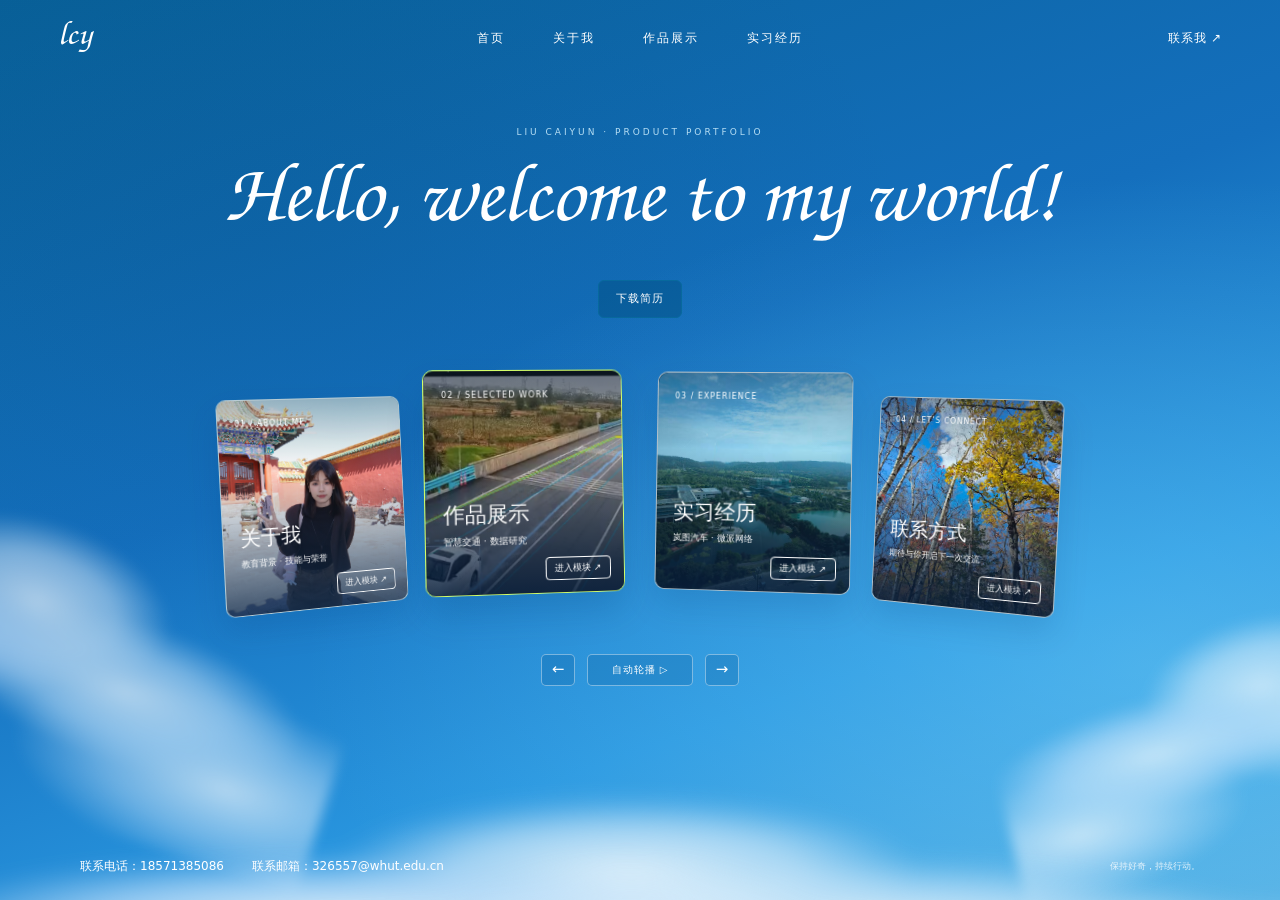
==== index.html @ 34bd6898 "Add files via upload" ====
<!doctype html>
<html lang="zh-CN"><head><meta charset="utf-8"><meta name="viewport" content="width=device-width,initial-scale=1"><meta name="description" content="刘彩云的个人简历与作品集，产品经理求职。"><title>刘彩云 · 产品经理求职作品集</title><link rel="stylesheet" href="style.css"><link rel="stylesheet" href="landing.css"></head><body>
<a class="skip" href="#main">跳转到主要内容</a>
<div class="landing-sky" aria-hidden="true"><div class="sky-glow"></div><div class="cloudscape cloud-left"></div><div class="cloudscape cloud-right"></div><div class="cloudscape cloud-floor"></div><div class="cloudscape cloud-front"></div></div>
<header><a class="header-name" href="index.html" aria-label="lcy 首页">lcy</a><nav aria-label="主导航"><a href="index.html">首页</a><a href="about.html">关于我</a><a href="projects.html">作品展示</a><a href="experience.html">实习经历</a></nav><a class="nav-contact" href="contact.html">联系我 ↗</a></header>
<main id="main"><section class="landing-home" id="home" aria-label="个人作品集首页"><div class="intro"><p class="intro-kicker">LIU CAIYUN · PRODUCT PORTFOLIO</p><h1 class="handwritten-title">Hello, welcome to my world!</h1><div class="landing-actions"><a class="button quiet" href="assets/resume.pdf" download="刘彩云-简历.pdf">下载简历</a></div></div>
<div class="module-deck orbit-deck" aria-label="四个内容模块的旋转展示" aria-roledescription="轮播"><div class="module-card about-card depth-card"><button class="module-select" aria-label="将关于我移到前方" aria-pressed="false"><img src="assets/portrait.jpg" alt="刘彩云个人照片"><span class="card-number">01 / ABOUT ME</span><span class="card-content"><strong>关于我</strong><small>教育背景 · 技能与荣誉</small></span></button><a class="module-enter" href="about.html">进入模块 ↗</a></div><div class="module-card work-card depth-card"><button class="module-select" aria-label="将作品展示移到前方" aria-pressed="false"><img class="card-photo" src="assets/work-photo.png" alt="高速公路车辆轨迹研究画面" draggable="false"><span class="card-number">02 / SELECTED WORK</span><span class="card-content"><strong>作品展示</strong><small>智慧交通 · 数据研究</small></span></button><a class="module-enter" href="projects.html">进入模块 ↗</a></div><div class="module-card career-card depth-card"><button class="module-select" aria-label="将实习经历移到前方" aria-pressed="false"><img class="card-photo" src="assets/experience-photo.jpg" alt="园区与湖景" draggable="false"><span class="card-number">03 / EXPERIENCE</span><span class="card-content"><strong>实习经历</strong><small>岚图汽车 · 微派网络</small></span></button><a class="module-enter" href="experience.html">进入模块 ↗</a></div><div class="module-card contact-card depth-card"><button class="module-select" aria-label="将联系方式移到前方" aria-pressed="false"><img class="card-photo" src="assets/contact-photo.jpg" alt="蓝天下的秋日树林" draggable="false"><span class="card-number">04 / LET’S CONNECT</span><span class="card-content"><strong>联系方式</strong><small>期待与你开启下一次交流</small></span></button><a class="module-enter" href="contact.html">进入模块 ↗</a></div></div>
<div class="orbit-controls" role="group" aria-label="控制模块旋转"><button id="orbit-prev" aria-label="向左旋转">←</button><button id="orbit-pause" aria-pressed="false">暂停旋转 Ⅱ</button><button id="orbit-next" aria-label="向右旋转">→</button></div><footer class="landing-footer"><div class="footer-contacts"><button type="button" class="copy-contact" data-copy="18571385086" data-copy-label="联系电话" aria-label="复制联系电话 18571385086">联系电话：18571385086</button><button type="button" class="copy-contact" data-copy="326557@whut.edu.cn" data-copy-label="联系邮箱" aria-label="复制联系邮箱 326557@whut.edu.cn">联系邮箱：326557@whut.edu.cn</button></div><span>保持好奇，持续行动。</span></footer></section>





</main><dialog id="project-dialog" aria-labelledby="dialog-title"><button class="close" aria-label="关闭项目详情">×</button><span class="eyebrow">RESEARCH PROJECT</span><h2 id="dialog-title"></h2><div id="dialog-content"></div><button class="button primary close-bottom">返回项目列表</button></dialog>
<dialog id="photo-dialog" aria-label="个人照片"><button class="photo-close" aria-label="关闭照片">×</button><img src="assets/portrait.jpg" alt="刘彩云的个人照片完整展示"><p>刘彩云 · 保持好奇，持续行动。</p></dialog><script src="script.js"></script><script src="orbit.js"></script><div class="copy-toast" role="status" aria-live="polite"></div></body></html>
---- style.css ----
:root{--ink:#18243c;--muted:#667189;--blue:#355bed;--line:#e3e8ef;--soft:#f5f7fc}*{box-sizing:border-box}html{scroll-behavior:smooth;scroll-padding-top:90px}body{margin:0;color:var(--ink);font-family:Inter,"Microsoft YaHei","PingFang SC",system-ui,sans-serif;font-size:15px;line-height:1.75;background:#fff}a{color:inherit;text-decoration:none}button{font:inherit;cursor:pointer}a,button{-webkit-tap-highlight-color:transparent}button,a{touch-action:manipulation}:focus-visible{outline:3px solid #839aff;outline-offset:5px}button{color:inherit}header{height:85px;display:flex;align-items:center;justify-content:space-between;max-width:1248px;margin:auto;padding:0 44px;border-bottom:1px solid var(--line)}.brand{font-weight:700;font-size:17px;display:flex;align-items:center;gap:12px}.brand-mark{background:var(--blue);color:white;border-radius:10px;width:34px;height:34px;text-align:center;font-size:24px;line-height:34px}.brand-sub{font-weight:400;font-size:11px;letter-spacing:2px;color:var(--muted)}nav{display:flex;align-items:center;gap:30px;font-size:13px}nav a:hover{color:var(--blue)}.nav-contact{border:1px solid var(--line);padding:7px 16px;border-radius:7px}.wrap{width:min(1120px,calc(100% - 88px));margin-inline:auto}.hero{display:grid;grid-template-columns:1.15fr 1fr;gap:64px;padding-top:78px;padding-bottom:65px;align-items:center}.eyebrow{font-size:11px;letter-spacing:2px;color:var(--blue);font-weight:600}.dot{display:inline-block;width:7px;height:7px;background:#4b9d7e;border-radius:50%;margin-right:8px}h1{font-size:clamp(36px,4.2vw,56px);line-height:1.38;letter-spacing:-2px;margin:24px 0}h2{font-size:29px;line-height:1.5;letter-spacing:-.7px;margin:12px 0 0}h3,h4,p{margin-top:0}.accent{color:var(--blue)}.hero-desc{color:var(--muted);font-size:16px;line-height:1.9}.hero-actions{display:flex;gap:12px;margin:30px 0 24px}.button{display:inline-flex;align-items:center;gap:24px;padding:12px 21px;border-radius:7px;font-size:13px;border:1px solid transparent}.primary{background:var(--blue);color:#fff}.primary:hover{background:#2545cb}.secondary{border-color:var(--line);background:#fff}.availability{display:flex;flex-direction:column;gap:4px;font-size:12px;color:var(--muted)}.hero-art{height:449px;background:#edf1fc;border:1px solid #e3e9fa;border-radius:18px;position:relative;overflow:hidden;background-image:radial-gradient(#cbd5ef .8px,transparent .8px);background-size:17px 17px}.art-top,.art-bottom{position:absolute;left:25px;right:25px;font-size:9px;letter-spacing:1.5px;color:#6578a0;display:flex;justify-content:space-between}.art-top{top:23px}.art-bottom{bottom:24px;align-items:center}.art-bottom span{font-size:30px}.orbit{border:1px solid #b8c7ed;border-radius:50%;position:absolute;width:286px;height:286px;left:calc(50% - 143px);top:80px}.orbit-two{width:218px;height:218px;left:calc(50% - 109px);top:114px;border-style:dashed}.art-center{position:absolute;left:calc(50% - 76px);top:153px;width:152px;height:152px;border-radius:50%;display:flex;flex-direction:column;justify-content:center;align-items:center;background:#355bed;color:#dce4ff;font-size:16px;box-shadow:0 15px 45px #355bed30}.art-center strong{font-size:23px;color:#fff}.floating{position:absolute;background:#ffffffed;border:1px solid #e1e6f0;box-shadow:0 7px 22px #263e6c0b;border-radius:10px;padding:12px 16px;display:grid;grid-template-columns:27px auto;column-gap:8px}.floating i{grid-row:span 2;color:#6382ef;font-size:12px;font-style:normal}.floating strong{font-size:13px}.floating small{font-size:10px;color:var(--muted)}.f1{left:23px;top:69px;transform:rotate(-5deg)}.f2{right:15px;top:183px;transform:rotate(5deg)}.f3{left:33px;bottom:68px;transform:rotate(-4deg)}.proof{border-top:1px solid var(--line);border-bottom:1px solid var(--line);padding:30px 0;display:grid;grid-template-columns:repeat(4,1fr)}.proof>div{padding:0 25px;border-right:1px solid var(--line)}.proof>div:first-child{padding-left:0}.proof>div:last-child{border:0}.proof strong{font-size:32px;letter-spacing:-1px;font-weight:600}.proof strong span{font-size:19px;color:var(--blue);margin-left:4px}.proof p{font-size:13px;margin:5px 0}.proof small{font-size:11px;color:var(--muted)}.section{padding-top:82px;padding-bottom:76px}.section-head{display:flex;justify-content:space-between;align-items:end;gap:24px;margin-bottom:32px}.section-head>p{font-size:13px;color:var(--muted);margin:0}.filters{display:flex;gap:8px;margin:28px 0}.filters button{padding:7px 18px;border:1px solid var(--line);border-radius:25px;background:#fff;font-size:12px}.filters .selected{color:var(--blue);background:#eef2ff;border-color:#dce3ff}.experience{display:grid;grid-template-columns:185px 1fr;border-top:1px solid var(--line);padding:30px 0;gap:30px}.experience[hidden]{display:none}.exp-meta{display:flex;align-items:start;flex-direction:column;font-size:12px;gap:8px;color:var(--muted)}.company-icon{width:43px;height:43px;border-radius:11px;display:grid;place-items:center;font-size:24px;font-weight:600;margin-bottom:12px}.violet{color:#8158cc;background:#f1ebfc}.blue{color:#35627d;background:#eaf4f8}.exp-title{display:flex;align-items:center;justify-content:space-between;gap:15px}.exp-title h3{font-size:20px;margin:0}.tag,.tags span{font-size:11px;padding:3px 9px;border-radius:4px;background:var(--soft);color:var(--muted)}.lead{margin:13px 0;font-size:14px}.exp-content ul{padding-left:18px;margin:0;color:var(--muted);font-size:13px;line-height:1.95}.exp-content li{margin-bottom:7px}.exp-content b{color:#3f4c63;font-weight:500}.exp-foot{display:flex;align-items:center;justify-content:space-between;gap:20px;margin-top:22px}.exp-foot>span{font-size:11px;color:var(--blue)}.exp-foot strong{font-size:22px;color:var(--blue)}.exp-foot small{font-size:11px;font-weight:400;color:var(--muted);margin-left:6px}.note{font-size:11px;color:var(--muted);margin-top:18px}.projects-band{background:#f5f7fb}.project-grid{display:grid;grid-template-columns:1fr 1fr;gap:26px}.project-card{background:white;border:1px solid #e4e9f0;border-radius:12px;overflow:hidden}.project-visual{height:205px;position:relative;overflow:hidden}.city{background:#e6ecfc}.visual-label{position:absolute;top:17px;left:22px;font-size:9px;letter-spacing:1.7px;color:#5c729e;z-index:2}.visual-caption{position:absolute;bottom:15px;left:22px;font-size:10px;color:#5c729e;z-index:2}.buildings{display:flex;align-items:end;gap:9px;position:absolute;bottom:45px;left:17%;right:17%;height:115px;transform:skewY(-7deg)}.buildings i{width:40px;height:60px;background:linear-gradient(90deg,#8da8f0 75%,#7190da 75%);border-top:5px solid #c8d5fa}.buildings i:nth-child(2n){height:98px}.buildings i:nth-child(3n){height:80px}.buildings i:nth-child(4){height:122px}.road{background:#e5efed}.road-lines{position:absolute;width:80%;height:270px;left:15%;top:-26px;transform:rotate(-28deg);background:#c8dbd8;border-left:3px solid #afcac5;border-right:3px solid #afcac5;display:flex;justify-content:space-evenly}.road-lines i{border-left:2px dashed #f7faf9}.road .visual-label,.road .visual-caption{color:#527e75}.car{position:absolute;width:19px;height:40px;background:#3f8578;border:3px solid #d2e8e0;border-radius:6px;transform:rotate(-28deg);box-shadow:4px 7px 0 #395f7115}.c1{left:32%;top:82px}.c2{left:60%;top:112px;background:#6d8faa}.c3{left:65%;top:33px;background:#839a91}.project-body{padding:27px}.project-body>.eyebrow{font-size:10px;letter-spacing:1px;color:var(--muted)}.project-body h3{font-size:21px;line-height:1.6;margin:12px 0}.project-body p{font-size:13px;color:var(--muted);line-height:1.9}.tags{display:flex;flex-wrap:wrap;gap:8px}.text-button{border:0;border-top:1px solid var(--line);background:none;width:100%;display:flex;justify-content:space-between;padding:18px 0 0;margin-top:22px;color:var(--blue);font-size:13px}.about-grid{display:grid;grid-template-columns:1fr 1fr;gap:95px}.minor-title{font-size:15px;margin-bottom:25px}.education{position:relative;border-left:1px solid var(--line);padding:0 0 28px 22px}.edu-dot{position:absolute;left:-4px;top:7px;width:7px;height:7px;background:var(--blue);border-radius:50%}.education small{color:var(--muted);font-size:11px}.education h3{font-size:18px;margin:7px 0}.education h3 span{font-size:11px;font-weight:400;margin-left:10px;color:var(--muted)}.education p{font-size:13px;margin-bottom:12px}.skills{margin-top:20px}dl{display:grid;grid-template-columns:95px 1fr;gap:12px;font-size:12px}dt{color:var(--muted)}dd{margin:0}.awards article{border-top:1px solid var(--line);padding:18px 0}.awards article>span{font-size:10px;color:var(--blue)}.awards h4{font-size:14px;font-weight:500;margin:5px 0}.awards p{color:var(--muted);font-size:12px;margin:0}.contact{border-radius:14px;background:#eef2fd;padding:44px;display:flex;justify-content:space-between;gap:30px;align-items:center}.contact h2{font-size:28px}.contact p{font-size:13px;color:var(--muted);margin:15px 0 0}.contact-actions>a{display:block;font-size:19px}.contact-actions>a span{color:var(--blue);margin-left:15px}.contact-actions .phone{font-size:14px;color:var(--muted);margin:10px 0 18px}.contact-actions button{border:1px solid #d5dff6;background:white;font-size:11px;border-radius:5px;padding:7px 12px;margin-right:7px}#copy-status{font-size:11px;min-height:24px;display:block;color:var(--blue)}footer{padding:28px 0;display:flex;justify-content:space-between;color:var(--muted);font-size:10px}footer a{margin-left:20px;font-size:17px}dialog{border:1px solid var(--line);border-radius:16px;max-width:650px;width:calc(100% - 32px);padding:40px;color:var(--ink);max-height:85vh;overflow:auto}dialog::backdrop{background:#18243c85;backdrop-filter:blur(4px)}dialog h2{font-size:23px;padding-right:15px;margin-bottom:25px}dialog h3{font-size:14px;margin:22px 0 6px}dialog p{font-size:14px;color:var(--muted)}.close{position:absolute;top:12px;right:18px;border:0;background:none;font-size:28px}.close-bottom{margin-top:15px}.skip{position:absolute;top:-100px;left:20px;background:white;padding:10px;z-index:10}.skip:focus{top:10px}
@media(max-width:900px){header{padding:0 24px}.wrap{width:calc(100% - 48px)}.hero{gap:28px}.hero-art{height:410px}.floating{padding:10px}.f2{right:4px}.section-head{align-items:start}.about-grid{gap:35px}.brand-sub{display:none}.contact{padding:30px}.contact h2{font-size:23px}}
@media(max-width:650px){header{height:auto;min-height:76px;padding:17px 20px;gap:16px;flex-wrap:wrap}.brand{font-size:15px}nav{gap:16px;font-size:11px;width:100%;justify-content:space-between}.nav-contact{padding:3px 10px}.wrap{width:calc(100% - 40px)}.hero{grid-template-columns:1fr;padding-top:40px;gap:32px;padding-bottom:35px}h1{font-size:39px}.hero-desc{font-size:14px}.hero-art{height:365px}.orbit{top:40px}.orbit-two{top:74px}.art-center{top:113px}.f1{top:55px}.f2{top:151px;right:14px}.f3{bottom:43px;left:22px}.art-bottom{bottom:10px}.art-top{top:14px}.proof{grid-template-columns:1fr 1fr;gap:24px 0}.proof>div{padding:0 15px!important}.proof>div:nth-child(2){border:0}.proof strong{font-size:29px}.section{padding:48px 0}.section-head{display:block;margin-bottom:25px}.section-head>p{margin-top:15px}h2{font-size:24px}.experience{grid-template-columns:1fr;gap:15px;padding:25px 0}.exp-meta{flex-direction:row;align-items:center;gap:12px}.exp-meta small{display:none}.company-icon{width:30px;height:30px;font-size:17px;margin:0}.exp-title h3{font-size:17px}.tag{font-size:10px}.exp-foot{align-items:start;flex-direction:column;gap:8px}.project-grid,.about-grid{grid-template-columns:1fr;gap:22px}.project-body{padding:23px}.project-body h3{font-size:19px}.contact{display:block;padding:26px}.contact-actions{margin-top:28px}.contact-actions>a{font-size:18px}.contact h2{font-size:23px}footer{gap:15px;font-size:9px}.awards{margin-top:8px}dialog{padding:28px 24px}}
@media(prefers-reduced-motion:reduce){html{scroll-behavior:auto}}
@media print{header,nav,.hero-art,.hero-actions,.filters,.project-visual,.text-button,.contact-actions button,footer,dialog,.skip{display:none!important}body{font-size:11px}.wrap{width:100%}.hero{display:block;padding:0 0 20px}h1{font-size:28px}h1 br{display:none}.hero-desc br{display:none}.hero-desc{font-size:12px}.proof{padding:15px 0}.section{padding:20px 0}.experience{grid-template-columns:120px 1fr;break-inside:avoid}.experience[hidden]{display:grid}.project-grid{display:block}.project-card{break-inside:avoid;margin-bottom:12px}.project-body{padding:15px}.projects-band{background:white}.about-grid{gap:25px}.contact{padding:15px;break-inside:avoid}.section-head>p,.note{font-size:10px}h2{font-size:21px}}
---- landing.css ----
:root{--ink:#183c54;--muted:#6b8090;--blue:#086ea8;--line:#deebf3;--lime:#d4ff69}html{scroll-padding-top:30px}body{background:#f3f8fb}header{height:76px;width:100%;max-width:none;padding:0 4.5%;color:#fff;border:0;gap:24px;position:absolute;left:0;top:0;z-index:5}.brand{font-size:17px}.brand-mark{background:none;color:white;border-radius:0;font-size:28px}.brand-sub{color:#cce5f3;font-size:9px}.nav-contact{background:var(--lime);border:0;border-radius:30px;color:#183841;padding:7px 22px;font-size:12px;letter-spacing:1px}nav{gap:35px;font-size:12px;letter-spacing:2px}nav a:hover{color:var(--lime)}nav [aria-current]{color:var(--lime)}.landing-sky{position:absolute;top:0;left:0;right:0;height:max(100svh,760px);z-index:-1;overflow:hidden;background:linear-gradient(160deg,#086199 0%,#146fbd 43%,#2996df 72%,#54ade1 100%)}.sky-glow{position:absolute;inset:0;background:radial-gradient(ellipse at 90% 74%,#72d4ff66,transparent 52%),radial-gradient(ellipse at 20% 25%,#063b711f,transparent 45%)}.cloudscape{position:absolute;pointer-events:none;filter:blur(6px);background:radial-gradient(ellipse at 12% 75%,#fff 0%,#e8f4ffbc 10%,transparent 24%),radial-gradient(ellipse at 28% 52%,#fff 0%,#d8ebffc7 16%,transparent 29%),radial-gradient(ellipse at 49% 36%,#fff 0%,#f4faffb0 17%,transparent 29%),radial-gradient(ellipse at 66% 55%,#fff 0%,#e2f2ffb0 17%,transparent 30%),radial-gradient(ellipse at 85% 75%,#fff 0%,#e9f4ff90 16%,transparent 28%);opacity:.64}.cloud-left{width:660px;height:310px;left:-300px;bottom:100px;transform:rotate(18deg)}.cloud-right{width:570px;height:260px;right:-280px;bottom:50px;transform:rotate(-14deg)}.cloud-floor{width:110%;height:280px;left:-5%;bottom:-150px;filter:blur(11px);opacity:.8}.cloud-front{width:850px;height:220px;left:calc(50% - 425px);bottom:-160px;opacity:.35;filter:blur(15px)}.landing-home{min-height:max(100svh,760px);padding:130px 32px 35px;display:flex;flex-direction:column;align-items:center;color:white;overflow:hidden;justify-content:center}.intro{text-align:center;z-index:1}.intro-kicker{font-size:9px;color:#b6def4;letter-spacing:3px;margin:0 0 17px}h1{font-size:clamp(36px,4.25vw,57px);line-height:1.22;font-weight:400;letter-spacing:-2px;margin:0 0 24px}h1>span{color:#b2dbf4}.intro-copy{color:#d4e9f6;font-size:13px;line-height:1.7;margin:0}.landing-actions{display:flex;gap:12px;align-items:center;justify-content:center;margin:27px 0 0}.button{font-size:11px;letter-spacing:1px;border-radius:30px;padding:8px 17px;transition:transform .2s,background .2s}.quiet{background:#00518688;color:white;border:1px solid #08699d}.quiet:hover{background:#034874}.neon{background:var(--lime);color:#16343f;padding:5px 6px 5px 17px;gap:18px;border:1px solid #efffb6}.neon>span{width:30px;height:30px;border-radius:50%;background:#102a29;color:white;font-size:21px;display:grid;place-items:center;line-height:1}.neon:hover{background:#e4ff9a;transform:translateY(-3px)}.module-deck{display:flex;align-items:center;justify-content:center;gap:23px;perspective:1300px;perspective-origin:50% 40%;margin-top:46px;padding:5px 24px 13px;width:min(100%,1000px);min-height:233px}.module-card{width:200px;height:210px;flex-shrink:0;position:relative;padding:20px;border:1px solid #ffffffb0;background:white;border-radius:10px;box-shadow:0 13px 30px #073b7328;text-align:left;transition:transform .35s,box-shadow .35s,border-color .2s;transform-style:preserve-3d;color:#16374b;overflow:hidden}.module-card:nth-child(1){transform:rotateY(26deg) rotateZ(-4deg) translateY(14px)}.module-card:nth-child(2){transform:rotateY(10deg) rotateZ(-1deg)}.module-card:nth-child(3){transform:rotateY(-10deg) rotateZ(1deg)}.module-card:nth-child(4){transform:rotateY(-26deg) rotateZ(4deg) translateY(14px)}.module-card:hover,.module-card:focus-visible{transform:translateY(-9px) rotateY(0deg) rotateZ(0deg);box-shadow:0 23px 35px #06326255;border-color:var(--lime);z-index:2}.module-card[aria-expanded=true]{outline:2px solid var(--lime);outline-offset:4px}.card-number{position:absolute;top:17px;left:17px;font-size:8px;letter-spacing:1px;font-weight:500}.card-content{position:absolute;left:17px;bottom:18px;right:30px}.card-content strong{font-size:21px;font-weight:500;display:block;line-height:1.4}.card-content small{font-size:9px;display:block;margin-top:4px;white-space:nowrap}.card-arrow{position:absolute;right:14px;bottom:20px;font-size:20px}.about-card{background:#2e6b81;color:white;padding:0}.about-card img{width:100%;height:100%;object-fit:cover;object-position:50% 67%;display:block}.about-card:after{content:'';position:absolute;inset:0;background:linear-gradient(#102d4655,transparent 35%,#0d294acc);pointer-events:none}.about-card .card-number,.about-card .card-content,.about-card .card-arrow{z-index:1}.work-card{background:#f8fdff}.mini-chart{position:absolute;top:49px;left:20px;right:20px;height:70px;display:flex;gap:7px;align-items:end;padding-bottom:5px;border-bottom:1px solid #dae9f3}.mini-chart i{flex:1;background:#a0dce8;border-radius:3px 3px 0 0;height:23%}.mini-chart i:nth-child(2){height:38%}.mini-chart i:nth-child(3){height:32%}.mini-chart i:nth-child(4){height:57%}.mini-chart i:nth-child(5){height:49%}.mini-chart i:nth-child(6){height:73%}.mini-chart i:nth-child(7){height:100%;background:#39a9c5}.career-card{background:#101b1e;color:white;border-color:#d3ff6b}.career-art{position:absolute;top:63px;left:17px;right:17px;font-size:23px;font-weight:400;white-space:nowrap}.career-art i{font-style:normal;color:var(--lime);margin:0 5px}.career-art>span{display:block;letter-spacing:1px;color:#a4bcc7;font-size:7px;margin-top:12px}.career-card .card-number{color:#aec5d0}.career-card .card-arrow{color:var(--lime)}.contact-card{background:#ffffff1f;color:#fff;backdrop-filter:blur(12px);border-color:#ffffff55;box-shadow:inset 0 0 25px #fff1,0 13px 30px #073b7328}.contact-art{position:absolute;left:calc(50% - 23px);top:58px;width:46px;height:46px;border-radius:50%;color:#0c83bd;background:#fff;display:grid;place-items:center;font-size:30px}.home-caption{text-align:center;color:#d5effb;font-size:11px;margin:25px 0 0}.home-caption span{display:block;font-size:9px;letter-spacing:1px;margin-top:5px;color:#b9e0f6}.module-panel[hidden],.module-toolbar[hidden]{display:none!important}.module-panel{animation:panel-in .35s ease both;scroll-margin-top:25px}.module-toolbar{max-width:1120px;margin:0 auto;display:flex;justify-content:space-between;align-items:center;padding:25px 0 0;color:#365d73}.module-toolbar small{font-size:9px;letter-spacing:2px;color:#8da2b1}.module-toolbar button{border:1px solid #cfdfe9;background:white;border-radius:30px;padding:8px 17px;font-size:12px;color:#3c6379}.section{padding-top:38px;padding-bottom:60px}.section-head h2{font-weight:500}.experience{padding:28px;background:#fff;border:1px solid #e0ebf2;border-radius:15px;margin-bottom:20px}.projects-band{background:#f3f8fb}.project-card{border-radius:16px}.about-grid{padding:30px;background:white;border:1px solid #e0ebf2;border-radius:16px;gap:60px}.contact{margin-top:35px;margin-bottom:60px;background:#e5f2fa}.landing-footer{padding:20px 4.5%;display:flex;justify-content:space-between;font-size:9px;color:#9db2c0;background:#f3f8fb;max-width:none;width:100%;margin:0}.photo-close{position:absolute;top:15px;right:15px;z-index:1;border:0;background:#10344d;color:white;font-size:24px;width:34px;height:34px;border-radius:50%}#photo-dialog{padding:12px}#photo-dialog img{max-width:100%;max-height:75vh;display:block;margin:auto}#photo-dialog p{font-size:12px;text-align:center}.photo-preview{width:85px;height:102px;object-fit:cover;object-position:50% 65%;border-radius:9px;border:0;cursor:pointer;float:right;margin:0 0 20px 20px}.detail-tabs{display:flex;gap:10px}@keyframes panel-in{from{opacity:0;transform:translateY(15px)}to{opacity:1;transform:translateY(0)}}
@media(min-width:1400px){.landing-home{padding-top:130px}.module-deck{margin-top:55px}.module-card{width:220px;height:230px}.mini-chart{height:90px}.career-art{top:77px}.contact-art{top:73px}}
@media(max-width:950px){header{padding-inline:30px;gap:15px}nav{gap:20px;font-size:11px}.brand-sub{display:none}.module-deck{gap:15px;padding-inline:5px}.module-card{width:175px;height:200px;padding:17px}.card-content strong{font-size:20px}.card-content small{font-size:8px}.card-number{font-size:7px}.career-art{font-size:20px}.module-toolbar{margin-inline:30px}.intro-copy{font-size:12px}}
@media(max-width:650px){header{position:absolute;padding:18px 20px;min-height:65px;height:65px;flex-wrap:nowrap}.brand{font-size:14px;gap:6px}.brand-mark{width:25px;font-size:22px}header nav{display:none}.nav-contact{font-size:10px;padding:7px 14px;margin-left:auto}.landing-home{min-height:100svh;padding:110px 20px 35px;justify-content:start}.landing-sky{height:max(100svh,900px)}.intro-kicker{font-size:7px;letter-spacing:2px;margin-bottom:18px}h1{font-size:35px;line-height:1.3;letter-spacing:-1.5px;margin-bottom:20px}.intro-copy{font-size:11px;line-height:1.9}.intro-copy br{display:none}.landing-actions{margin-top:23px;gap:9px}.button{font-size:10px}.module-deck{display:grid;grid-template-columns:1fr 1fr;gap:17px;margin-top:35px;max-width:360px;perspective:none;padding:0;min-height:0}.module-card{width:100%;height:180px;border-radius:11px;transform:none!important}.module-card:hover,.module-card:focus-visible{transform:translateY(-4px)!important}.card-number{font-size:6px;top:13px;left:13px}.card-content{left:13px;bottom:14px}.card-content strong{font-size:20px}.card-content small{font-size:8px}.card-arrow{bottom:15px;right:12px;font-size:18px}.mini-chart{top:39px;left:15px;right:15px;height:65px}.career-art{left:13px;top:58px;font-size:19px}.career-art>span{font-size:5px;letter-spacing:.7px}.contact-art{width:36px;height:36px;font-size:25px;left:calc(50% - 18px);top:45px}.home-caption{font-size:10px;margin-top:26px}.home-caption span{font-size:8px}.cloud-left{left:-400px;bottom:210px}.cloud-right{right:-360px;bottom:50px}.cloud-floor{bottom:-100px;left:-70%;width:220%}.module-toolbar{margin:0 20px;padding-top:24px}.module-toolbar>div{font-size:13px}.module-toolbar small{font-size:7px;letter-spacing:1px}.module-toolbar button{font-size:10px;padding:7px 12px}.about-grid{padding:22px;gap:30px}.experience{padding:20px}.exp-title h3{font-size:16px}.section-head h2{font-size:23px}.section{padding-top:30px}.landing-footer{font-size:8px;padding:16px 20px}.contact{padding:25px}.contact h2{font-size:22px}.contact-actions{margin-top:20px}.module-panel .note{line-height:1.8}}
@media(prefers-reduced-motion:reduce){*{animation:none!important;transition:none!important}}
@media print{header,.landing-sky,.landing-home,.module-toolbar,.landing-footer{display:none!important}.module-panel[hidden]{display:block!important}.section{padding:15px 0}.module-panel{animation:none}.experience,.about-grid{border:0;padding:10px}.contact{margin:20px auto}}

@font-face{font-family:PortfolioHandwriting;src:url('assets/handwriting.otf') format('opentype');font-style:normal;font-weight:400;font-display:swap}
.handwritten-title{font-family:PortfolioHandwriting,'Brush Script MT',cursive;font-size:clamp(49px,6.5vw,88px);font-weight:400;line-height:1.15;letter-spacing:0;max-width:1050px;margin:8px auto 24px;color:white;text-wrap:balance}
.landing-actions .quiet{border-radius:6px}
.landing-footer{justify-content:flex-end}
.detail-page{background:#126fba;isolation:isolate}
.detail-page .landing-sky{position:fixed;height:100svh;min-height:0;z-index:-1}
.detail-page .detail-main{min-height:calc(100svh - 56px);padding-top:30px}
.detail-page .module-toolbar{width:min(1120px,calc(100% - 88px));margin:0 auto;padding-top:10px;color:#fff}
.detail-page .module-toolbar small{color:#badcf3}
.detail-page .back-link{border-radius:0;background:#d4ff69;border:1px solid #e7ffa8;color:#193947;transition:background .2s,transform .2s}
.detail-page .back-link:hover{background:#e4ff9b;transform:translateY(-2px)}
.detail-page .section-head h2{color:white}
.detail-page .section-head>.eyebrow,.detail-page .section-head .eyebrow{color:#bddff5}
.detail-page .section-head>p{color:#d1e7f6}
.detail-page .projects-band{background:transparent}
.detail-page .project-card{background:#ffffffee;border:1px solid #ffffffc9;box-shadow:0 18px 35px #06406c26;transition:transform .25s,box-shadow .25s}
.detail-page .project-card:hover{transform:translateY(-5px);box-shadow:0 24px 40px #03345144}
.detail-page .experience,.detail-page .about-grid{background:#fffffff0;border:1px solid #ffffffd9;box-shadow:0 15px 40px #06406c20}
.detail-page .filters button{background:#ffffff19;border-color:#ffffff66;color:#fff;border-radius:6px}
.detail-page .filters .selected{background:#d4ff69;color:#193947;border-color:#d4ff69}
.detail-page #experience>.note{color:#d3eaf8}
.detail-page .contact{background:#ffffffed;border:1px solid #ffffffc9;box-shadow:0 20px 45px #06406c30;border-radius:14px}
.detail-page .contact .eyebrow{color:#0879b4}
.detail-page .contact-actions button{border-radius:6px}
.detail-page .landing-footer{background:transparent;color:#c8e5f6}
@media(max-width:650px){.handwritten-title{font-size:48px;max-width:355px;line-height:1.15;margin-bottom:18px}.detail-page .module-toolbar{width:calc(100% - 40px);margin:0 auto}.detail-page .detail-main{padding-top:22px}.detail-page .module-toolbar small{font-size:7px}.detail-page .project-card:hover{transform:none}}
@media print{.detail-page{background:white}.detail-page .section-head h2{color:#183c54}.detail-page .section-head .eyebrow{color:#53768b}.detail-page .experience,.detail-page .about-grid,.detail-page .project-card,.detail-page .contact{box-shadow:none;background:white}.detail-page #experience>.note{color:#6b8090}}

.landing-home{justify-content:flex-start;padding-top:125px;padding-bottom:30px}
.orbit-deck{display:block;position:relative;width:min(100%,1000px);height:300px;min-height:300px;padding:0;margin-top:48px;perspective:1100px;perspective-origin:50% 46%;isolation:isolate}
.orbit-deck .module-card{position:absolute;left:calc(50% - 100px);top:40px;width:200px;height:210px;flex-shrink:0;transition:box-shadow .2s,border-color .2s;will-change:transform;backface-visibility:hidden}
.orbit-deck .module-card:hover,.orbit-deck .module-card:focus-visible{box-shadow:0 20px 40px #06326270;border-color:#d4ff69;outline:2px solid #d4ff69;outline-offset:4px}
.orbit-controls{display:flex;justify-content:center;align-items:center;gap:12px;margin-top:8px;position:relative;z-index:3}
.orbit-controls button{border:1px solid #ffffff66;color:white;background:#075a963d;width:34px;height:32px;border-radius:5px;font-size:15px;line-height:1}
.orbit-controls button:hover{background:#ffffff20;border-color:#d4ff69}
.orbit-controls #orbit-pause{font-size:10px;letter-spacing:1px;width:106px}
.home-caption{margin-top:17px}
@media(min-width:1400px){.landing-home{padding-top:135px}.orbit-deck{margin-top:50px}}
@media(max-width:950px){.orbit-deck{height:280px;min-height:280px}.orbit-deck .module-card{width:185px;height:205px;left:calc(50% - 92.5px)}}
@media(max-width:650px){.landing-home{padding-top:96px;padding-inline:16px}.handwritten-title{font-size:46px}.orbit-deck{display:block;perspective:900px;width:100%;max-width:500px;min-height:270px;height:270px;margin-top:32px;overflow:visible}.orbit-deck .module-card{width:158px;height:188px;left:calc(50% - 79px);top:45px;transform:translate3d(0,0,0)!important}.orbit-deck .module-card[style]{transform:var(--card-transform)!important}.orbit-controls{margin-top:5px}.home-caption{font-size:9px;margin-top:18px}}
@media print{.orbit-controls{display:none!important}}

.module-card{display:block}.detail-page header{position:relative;background:linear-gradient(110deg,#075e98,#1888c9)}.detail-main{min-height:calc(100svh - 140px);padding-top:25px}.detail-main .module-toolbar{padding-top:14px}.back-link{border:1px solid #cfdfe9;background:white;border-radius:30px;padding:8px 17px;font-size:12px;color:#3c6379}.back-link:hover{background:#e7f3fa}.detail-page .module-panel{animation:none}.detail-page .contact{margin-top:32px}.detail-page header nav a[aria-current]{color:var(--lime)}@media(max-width:650px){.detail-main{padding-top:15px}.detail-page .module-toolbar{padding-top:10px}.back-link{font-size:10px;padding:7px 12px}.detail-page header{height:65px}.detail-page .contact-actions>a{font-size:16px}}

/* Four cards follow a shallow arc, with all entries visible. */
.orbit-deck .flip-card{background:transparent;border:0;overflow:visible;padding:0;box-shadow:none;perspective:900px}
.flip-inner{width:100%;height:100%;position:relative;transform-style:preserve-3d;transition:transform .65s cubic-bezier(.22,.61,.36,1)}
.is-flipped .flip-inner{transform:rotateY(180deg)}
.flip-front,.flip-back{position:absolute;inset:0;width:100%;height:100%;backface-visibility:hidden;-webkit-backface-visibility:hidden;border-radius:10px;border:1px solid #ffffffb0;overflow:hidden;box-shadow:0 13px 30px #073b7328;text-align:left;padding:20px;color:#16374b;background:#f8fdff}
.flip-front{font:inherit;cursor:pointer;transform:rotateY(0deg);display:block}
.flip-back{transform:rotateY(180deg);background:#102b3e;color:#fff;border-color:#d4ff69;padding:20px;display:flex;flex-direction:column;align-items:flex-start}
.flip-kicker{font-size:8px;letter-spacing:.7px;color:#c6e1ed}
.flip-back h3{font-size:22px;font-weight:500;line-height:1.3;margin:17px 0 9px}
.flip-back p{font-size:11px;line-height:1.8;color:#c6dfea;margin:0 0 12px}
.flip-enter{background:#d4ff69;color:#163947;padding:7px 12px;border-radius:5px;font-size:11px;margin-top:auto;display:block}
.flip-enter:hover{background:#e4ff9a}
.flip-return{border:0;background:none;color:#cae2ed;padding:8px 0 0;font-size:9px;line-height:1.5}
.flip-return:hover{color:#d4ff69}
.orbit-deck .about-card:after{display:none}
.about-card .flip-front{padding:0;background:#2e6b81;color:#fff}
.about-card .flip-front:after{content:'';position:absolute;inset:0;background:linear-gradient(#102d4655,transparent 35%,#0d294acc);pointer-events:none}
.about-card .flip-front .card-number,.about-card .flip-front .card-content,.about-card .flip-front .card-arrow{z-index:1}
.career-card .flip-front{background:#101b1e;color:white;border-color:#d3ff6b}
.contact-card .flip-front{background:#65c1f13d;color:#fff;backdrop-filter:blur(12px);border-color:#ffffff55}
.orbit-deck .flip-card:hover,.orbit-deck .flip-card:focus-visible{outline:none;box-shadow:none}
.flip-front:focus-visible,.flip-enter:focus-visible,.flip-return:focus-visible{outline:2px solid #d4ff69;outline-offset:3px}
@media(max-width:650px){.flip-front,.flip-back{border-radius:10px;padding:10px}.flip-back h3{font-size:15px;line-height:1.3;margin:9px 0 5px}.flip-back p{font-size:7px;line-height:1.5;margin:0 0 6px}.flip-kicker{font-size:5px;letter-spacing:0}.flip-enter{font-size:7px;padding:5px 6px}.flip-return{font-size:6px;padding-top:5px}.orbit-deck .flip-card{padding:0}}
@media(prefers-reduced-motion:reduce){.flip-inner{transition:none}}
.orbit-deck{height:270px;min-height:270px;max-width:1080px;perspective:1400px;perspective-origin:50% 40%;margin-top:42px}
.orbit-deck .module-card{left:calc(50% - var(--arc-card-width,210px)/2);top:12px;width:var(--arc-card-width,210px);height:220px;transition:transform .78s cubic-bezier(.22,.61,.36,1),opacity .2s,box-shadow .2s,border-color .2s;backface-visibility:hidden}
.orbit-controls{margin-top:9px}
@media(min-width:1400px){.orbit-deck{margin-top:42px}.orbit-deck .module-card{height:230px}}
@media(max-width:950px){.orbit-deck{height:250px;min-height:250px}.orbit-deck .module-card{height:210px}}
@media(max-width:650px){.orbit-deck{width:calc(100% + 18px);max-width:520px;height:200px;min-height:200px;margin-top:36px;perspective:900px}.orbit-deck .module-card{width:var(--arc-card-width,100px);left:calc(50% - var(--arc-card-width,100px)/2);height:156px;top:8px;padding:10px}.orbit-deck .card-number{font-size:5px;left:9px;top:10px;letter-spacing:.4px}.orbit-deck .card-content{left:9px;right:10px;bottom:12px}.orbit-deck .card-content strong{font-size:15px}.orbit-deck .card-content small{font-size:6px;white-space:normal;line-height:1.5}.orbit-deck .card-arrow{right:8px;bottom:12px;font-size:13px}.orbit-deck .mini-chart{left:11px;right:11px;top:34px;height:48px;gap:4px}.orbit-deck .career-art{top:46px;left:9px;right:8px;font-size:14px}.orbit-deck .career-art i{margin:0}.orbit-deck .career-art>span{font-size:4px;letter-spacing:0;white-space:normal;margin-top:7px}.orbit-deck .contact-art{top:38px;width:28px;height:28px;left:calc(50% - 14px);font-size:21px}.orbit-controls{margin-top:4px}}

/* Depth interaction: move whole cards forward and backward. */
.orbit-deck{touch-action:pan-y;cursor:grab;height:285px;min-height:285px}
.orbit-deck.is-dragging,.orbit-deck.is-dragging *{cursor:grabbing!important}
.orbit-deck .depth-card{background:transparent;border:0;padding:0;overflow:visible;box-shadow:0 15px 32px #063b7328;transition:transform .7s cubic-bezier(.22,.61,.36,1),box-shadow .3s,opacity .3s}
.depth-card .module-select{position:absolute;inset:0;padding:20px;overflow:hidden;width:100%;height:100%;font:inherit;text-align:left;border:1px solid #ffffffa8;border-radius:10px;background:#f8fdff;color:#16374b;cursor:grab;user-select:none;-webkit-user-select:none}
.depth-card.is-front{box-shadow:0 25px 45px #04325b55}
.depth-card.is-front .module-select{border:2px solid #d4ff69}
.depth-card .card-content{bottom:43px}
.depth-card .module-enter{position:absolute;right:14px;bottom:13px;font-size:9px;line-height:1.5;color:#12628e;padding:4px 8px;border:1px solid #add5e8;border-radius:4px;z-index:2;background:#ffffffb0;cursor:pointer}
.depth-card .module-enter:hover{background:#d4ff69;color:#183841;border-color:#d4ff69}
.depth-card.about-card:after{display:none}
.depth-card.about-card .module-select{background:#2e6b81;color:white;padding:0}
.depth-card.about-card .module-select:after{content:'';position:absolute;inset:0;background:linear-gradient(#102d4655,transparent 35%,#0d294acc);pointer-events:none}
.depth-card.about-card .card-number,.depth-card.about-card .card-content{z-index:1}
.depth-card.career-card .module-select{background:#101b1e;color:#fff}
.depth-card.contact-card .module-select{background:#65c1f13d;color:#fff;backdrop-filter:blur(12px)}
.depth-card.career-card .module-enter,.depth-card.about-card .module-enter,.depth-card.contact-card .module-enter{background:#ffffff1c;color:white;border-color:#ffffff60}
.depth-card .module-select:focus-visible,.depth-card .module-enter:focus-visible{outline:2px solid #d4ff69;outline-offset:4px}
.depth-card.is-front .module-enter{background:#d4ff69;color:#193846;border-color:#d4ff69}
@media(max-width:650px){.orbit-deck{height:225px;min-height:225px}.depth-card .module-select{padding:10px}.depth-card .module-enter{right:7px;bottom:9px;font-size:6px;padding:3px 5px}.depth-card .card-content{bottom:34px}.depth-card .card-content small{font-size:5.5px}.depth-card.is-front .module-select{border-width:1px}}
@media(prefers-reduced-motion:reduce){.orbit-deck .depth-card{transition:none}}

/* Streamlined homepage navigation and resume action. */
body:not(.detail-page)>header{justify-content:flex-end}
body:not(.detail-page)>header nav{position:absolute;left:50%;transform:translateX(-50%);width:auto}
body:not(.detail-page)>header .nav-contact{background:transparent;border:0;border-radius:0;color:#fff;padding:7px 0;letter-spacing:1px;text-decoration:none;text-underline-offset:6px;text-decoration-thickness:1px}
body:not(.detail-page)>header .nav-contact:hover,body:not(.detail-page)>header .nav-contact:focus-visible{background:transparent;color:#fff;text-decoration:underline}
.landing-actions{justify-content:center;width:100%}
@media(max-width:650px){body:not(.detail-page)>header .nav-contact{margin-left:auto;padding:7px 0}}

.detail-page .back-link{background:transparent;border:0;border-radius:0;color:#fff;padding:8px 0;text-decoration:none;text-underline-offset:6px;text-decoration-thickness:1px;transition:none}
.detail-page .back-link:hover,.detail-page .back-link:focus-visible{background:transparent;color:#fff;text-decoration:underline;transform:none}

.landing-footer{justify-content:space-between;align-items:center;gap:18px;color:white;background:#54ade1;padding:18px 4.5%;flex-wrap:wrap}
.detail-page .landing-footer{color:white}
.footer-contacts{display:flex;justify-content:center;align-items:center;gap:30px;flex-wrap:wrap}
.landing-footer .footer-contacts a{color:white;font-size:12px;line-height:1.8;margin:0;text-decoration:none;text-underline-offset:5px}
.landing-footer .footer-contacts a:hover,.landing-footer .footer-contacts a:focus-visible{text-decoration:underline}
.landing-footer>span{font-size:9px;color:#ffffffc9}
@media(max-width:650px){.landing-footer{justify-content:center;padding:18px 20px;gap:10px}.footer-contacts{flex-direction:column;gap:5px}.landing-footer .footer-contacts a{font-size:11px}.landing-footer>span{width:100%;text-align:center}}

/* Keep contact details inside the sky, and open out the navigation and arc. */
body:not(.detail-page)>header nav{width:min(630px,62vw);justify-content:space-between;gap:0}
.landing-home>.landing-footer{background:transparent;border:0;box-shadow:none;width:min(1120px,100%);max-width:1120px;margin: auto 0 0;padding:30px 0 0;flex-shrink:0;color:white}
.landing-home>.landing-footer .footer-contacts{gap:28px}
.landing-home{padding-bottom:22px}
.orbit-deck .depth-card{height:220px}
.depth-card.is-front{box-shadow:0 18px 35px #063b7333}
.depth-card.is-front .module-select{border-width:1px}
@media(max-width:650px){.landing-home>.landing-footer{padding:26px 0 0;gap:7px}.landing-home>.landing-footer .footer-contacts{gap:4px}.orbit-deck .depth-card{height:156px}}

/* Compact, evenly spaced navigation. */
body:not(.detail-page)>header nav{width:auto;justify-content:center;gap:48px}
@media(min-width:651px) and (max-width:850px){body:not(.detail-page)>header nav{gap:36px}}

.header-name{position:absolute;left:4.5%;color:#fff;font-size:17px;font-weight:500;letter-spacing:2px;line-height:1.5;text-decoration:none}
.header-name:hover{color:#fff}
@media(max-width:650px){.header-name{left:20px;font-size:15px;letter-spacing:1px}}

.header-name{font-family:PortfolioHandwriting,'Brush Script MT',cursive;font-size:34px;font-weight:400;letter-spacing:0;line-height:1.2}
@media(max-width:650px){.header-name{font-size:30px;letter-spacing:0}}

/* Fill existing module cards without changing their dimensions. */
.depth-card .module-select .card-photo{position:absolute;inset:0;width:100%;height:100%;object-fit:cover;display:block;border-radius:inherit;pointer-events:none}
.depth-card.work-card .card-photo{object-position:55% center}
.depth-card.career-card .card-photo{object-position:center 65%}
.depth-card.contact-card .card-photo{object-position:center}
.depth-card.work-card .module-select,.depth-card.career-card .module-select,.depth-card.contact-card .module-select{padding:0;color:#fff;background:#1b4660}
.depth-card.work-card .module-select:after,.depth-card.career-card .module-select:after,.depth-card.contact-card .module-select:after{content:'';position:absolute;inset:0;background:linear-gradient(180deg,#071d3a65 0%,transparent 35%,#071e3be0 100%);pointer-events:none}
.depth-card.work-card .card-number,.depth-card.work-card .card-content,.depth-card.career-card .card-number,.depth-card.career-card .card-content,.depth-card.contact-card .card-number,.depth-card.contact-card .card-content{z-index:1;color:#fff}
.depth-card.work-card .module-enter{background:#ffffff1c;color:white;border-color:#ffffff60}
.depth-card.work-card.is-front .module-enter{background:#d4ff69;color:#193846;border-color:#d4ff69}

.footer-contacts .footer-school{font-size:12px;line-height:1.8;color:#fff}
@media(max-width:650px){.footer-contacts .footer-school{font-size:11px}}

/* Transparent module entry buttons in every card state. */
.orbit-deck .depth-card .module-enter,
.orbit-deck .depth-card.is-front .module-enter,
.orbit-deck .depth-card .module-enter:hover,
.orbit-deck .depth-card .module-enter:focus-visible{background:transparent;border:1px solid #fff;color:#fff}

.footer-contacts .copy-contact{appearance:none;border:0;background:transparent;padding:0;margin:0;color:#fff;font-family:inherit;font-size:12px;line-height:1.8;cursor:pointer;text-align:left;text-underline-offset:5px}
.footer-contacts .copy-contact:hover,.footer-contacts .copy-contact:focus-visible{text-decoration:underline}
.copy-toast{position:fixed;left:50%;bottom:28px;transform:translate(-50%,10px);background:#12384fef;color:white;padding:9px 18px;border:1px solid #ffffff50;border-radius:6px;font-size:12px;opacity:0;visibility:hidden;transition:opacity .2s,transform .2s;z-index:100;pointer-events:none;max-width:calc(100% - 32px);text-align:center}
.copy-toast.is-visible{opacity:1;visibility:visible;transform:translate(-50%,0)}
@media(max-width:650px){.footer-contacts .copy-contact{font-size:11px}}

/* More open, transparent presentation for About. */
.about-page .module-toolbar>div{font-size:18px;line-height:1.6}
.about-page .module-toolbar small{font-size:10px}
.about-page .about-grid{background:transparent;border:1px solid #ffffff52;box-shadow:none;padding:42px;gap:76px;color:#fff;align-items:start}
.about-page .minor-title{font-size:17px;font-weight:500;margin-bottom:30px;color:#fff}
.about-page .education{padding-bottom:36px;padding-left:24px;border-left-color:#ffffff50}
.about-page .education small{color:#d0e8f8;font-size:12px}
.about-page .education h3{font-size:19px;line-height:1.7;margin:10px 0 7px;color:#fff}
.about-page .education h3 span{color:#d2e9f7;font-size:12px}
.about-page .education p{font-size:14px;line-height:1.9;margin-bottom:15px;color:#e1f0fa}
.about-page .education .note{font-size:12px;line-height:2;color:#cee5f6}
.about-page .edu-dot{background:#d4ff69}
.about-page .tags{gap:10px}
.about-page .tags span{background:transparent;border:1px solid #ffffff60;color:#f2f9ff;padding:4px 10px;font-size:11px}
.about-page .skills{margin-top:28px}
.about-page dl{font-size:13px;line-height:1.9;row-gap:19px;grid-template-columns:88px 1fr}
.about-page dt{color:#c5e2f5}
.about-page dd{color:#f0f8ff}
.about-page .awards article{padding:25px 0;border-top-color:#ffffff45}
.about-page .awards article>span{font-size:11px;color:#d4ff83}
.about-page .awards h4{font-size:15px;line-height:1.9;margin:10px 0;color:#fff}
.about-page .awards p{font-size:13px;line-height:1.95;color:#d3e9f8}
@media(max-width:950px){.about-page .about-grid{padding:32px;gap:45px}}
@media(max-width:650px){.about-page .module-toolbar>div{font-size:15px}.about-page .module-toolbar small{font-size:8px}.about-page .about-grid{padding:25px 22px;gap:36px}.about-page .minor-title{font-size:16px;margin-bottom:25px}.about-page .education{padding-bottom:32px}.about-page .awards article{padding:23px 0}}
@media print{.about-page .about-grid,.about-page .education h3,.about-page .minor-title,.about-page dd,.about-page .awards h4{color:#183c54}.about-page .education small,.about-page .education p,.about-page .education h3 span,.about-page .education .note,.about-page dt,.about-page .awards p{color:#53768b}.about-page .about-grid{border:0}}
.about-page .landing-sky{background:linear-gradient(160deg,#086199 0%,#146fbd 60%,#1376b5 100%)}
.about-page .cloudscape{opacity:.16}

/* Two vertically paged About sections over a 10% white panel. */
.about-page .about-grid.paged-about{display:block;background:rgba(255,255,255,.1);padding:0;overflow:hidden}
.about-page-tabs{display:flex;gap:24px;padding:20px 32px;border-bottom:1px solid #ffffff35}
.about-page-tabs button{background:transparent;border:0;border-bottom:2px solid transparent;padding:5px 0 9px;color:#d1e7f6;font-size:13px;cursor:pointer}
.about-page-tabs button.active{border-bottom-color:#d4ff69;color:#fff}
.about-pages{position:relative;isolation:isolate;height:min(640px,calc(100svh - 280px));min-height:410px;overflow-y:auto;scroll-snap-type:y proximity;overscroll-behavior-y:contain;scrollbar-color:#ffffff65 transparent;scrollbar-width:thin}
.about-sheet{min-height:100%;scroll-snap-align:start;padding:34px 40px 38px}
.about-sheet>.awards{max-width:850px;margin:0 auto}
.about-sheet .awards article{padding:21px 0}
.about-sheet .awards .minor-title{margin-bottom:22px}
.about-sheet:first-child>div{max-width:850px;margin:0 auto}
.about-page-controls{border-top:1px solid #ffffff35;display:flex;align-items:center;justify-content:space-between;padding:16px 32px}
.about-page-controls button{background:transparent;border:1px solid #ffffff75;padding:6px 13px;color:white;font-size:12px;border-radius:4px}
.about-page-controls button:disabled{opacity:.35;cursor:default}
.about-page-controls span{font-size:11px;letter-spacing:2px;color:#d2e8f8}
@media(min-width:951px){.about-sheet:first-child>div{display:grid;grid-template-columns:1fr 1fr;gap:0 48px}.about-sheet:first-child .minor-title{grid-column:1/-1}.about-sheet:first-child .skills{grid-column:1/-1;margin-top:0}.about-sheet:first-child .skills .minor-title{margin-bottom:20px}.about-sheet:first-child .education{padding-bottom:28px}.about-sheet:first-child .education h3{font-size:18px}.about-sheet:first-child dl{grid-template-columns:105px 1fr;row-gap:13px}}
@media(max-width:650px){.about-page-tabs{gap:20px;padding:15px 20px}.about-page-tabs button{font-size:11px}.about-sheet{padding:27px 22px}.about-pages{height:560px;min-height:410px;max-height:calc(100svh - 235px)}.about-page-controls{padding:14px 20px}.about-page-controls button{font-size:11px}}
@media print{.about-page-tabs,.about-page-controls{display:none}.about-pages{height:auto;overflow:visible;max-height:none}.about-sheet{min-height:0}.about-page .about-grid.paged-about{background:white}}

/* Internship cards: 10% white background, fully readable content. */
.experience-page .experience{background:rgba(255,255,255,.1);border:1px solid #ffffff52;box-shadow:none;color:#fff}
.experience-page .exp-meta,.experience-page .exp-meta small{color:#cee6f7}
.experience-page .exp-title h3,.experience-page .lead{color:#fff}
.experience-page .exp-content ul{color:#e0eef9}
.experience-page .exp-content b{color:#fff;font-weight:500}
.experience-page .exp-title .tag{background:transparent;border:1px solid #ffffff65;color:#e8f4fc}
.experience-page .exp-foot>span{color:#cde7f8}
.experience-page .exp-foot strong{color:#d4ff83}
.experience-page .exp-foot small{color:#d8edf9}
.experience-page .company-icon{background:#ffffff17;color:#fff;border:1px solid #ffffff40}
.experience-page .landing-sky{background:linear-gradient(160deg,#086199 0%,#146fbd 60%,#1376b5 100%)}
.experience-page .cloudscape{opacity:.16}
@media print{.experience-page .experience{background:white;color:#183c54}.experience-page .exp-title h3,.experience-page .lead,.experience-page .exp-content b{color:#183c54}.experience-page .exp-content ul,.experience-page .exp-meta,.experience-page .exp-foot small{color:#53768b}}
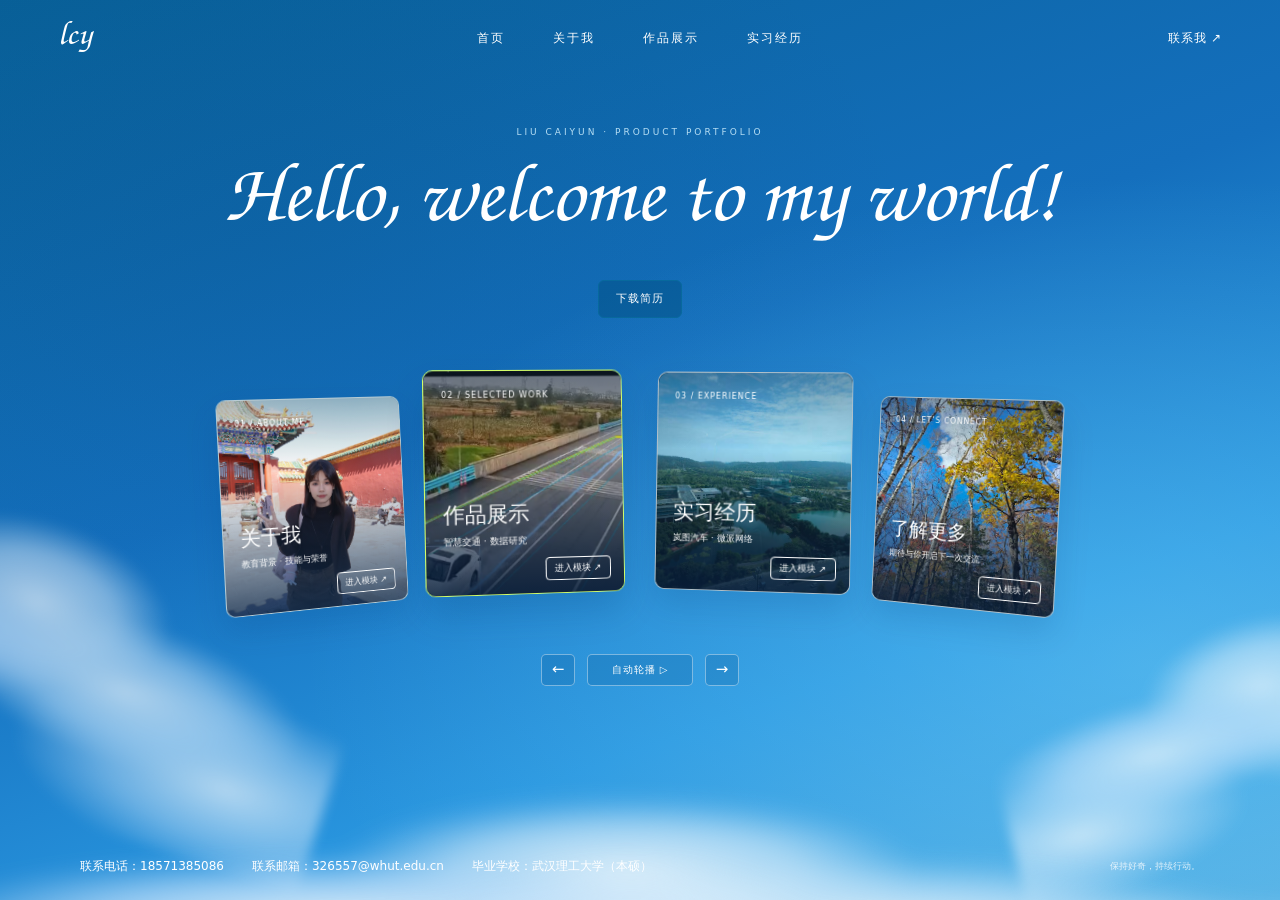
==== commit ad0107b2: "Add files via upload" ====
--- a/index.html
+++ b/index.html
@@ -4,8 +4,8 @@
 <div class="landing-sky" aria-hidden="true"><div class="sky-glow"></div><div class="cloudscape cloud-left"></div><div class="cloudscape cloud-right"></div><div class="cloudscape cloud-floor"></div><div class="cloudscape cloud-front"></div></div>
 <header><a class="header-name" href="index.html" aria-label="lcy 首页">lcy</a><nav aria-label="主导航"><a href="index.html">首页</a><a href="about.html">关于我</a><a href="projects.html">作品展示</a><a href="experience.html">实习经历</a></nav><a class="nav-contact" href="contact.html">联系我 ↗</a></header>
 <main id="main"><section class="landing-home" id="home" aria-label="个人作品集首页"><div class="intro"><p class="intro-kicker">LIU CAIYUN · PRODUCT PORTFOLIO</p><h1 class="handwritten-title">Hello, welcome to my world!</h1><div class="landing-actions"><a class="button quiet" href="assets/resume.pdf" download="刘彩云-简历.pdf">下载简历</a></div></div>
-<div class="module-deck orbit-deck" aria-label="四个内容模块的旋转展示" aria-roledescription="轮播"><div class="module-card about-card depth-card"><button class="module-select" aria-label="将关于我移到前方" aria-pressed="false"><img src="assets/portrait.jpg" alt="刘彩云个人照片"><span class="card-number">01 / ABOUT ME</span><span class="card-content"><strong>关于我</strong><small>教育背景 · 技能与荣誉</small></span></button><a class="module-enter" href="about.html">进入模块 ↗</a></div><div class="module-card work-card depth-card"><button class="module-select" aria-label="将作品展示移到前方" aria-pressed="false"><img class="card-photo" src="assets/work-photo.png" alt="高速公路车辆轨迹研究画面" draggable="false"><span class="card-number">02 / SELECTED WORK</span><span class="card-content"><strong>作品展示</strong><small>智慧交通 · 数据研究</small></span></button><a class="module-enter" href="projects.html">进入模块 ↗</a></div><div class="module-card career-card depth-card"><button class="module-select" aria-label="将实习经历移到前方" aria-pressed="false"><img class="card-photo" src="assets/experience-photo.jpg" alt="园区与湖景" draggable="false"><span class="card-number">03 / EXPERIENCE</span><span class="card-content"><strong>实习经历</strong><small>岚图汽车 · 微派网络</small></span></button><a class="module-enter" href="experience.html">进入模块 ↗</a></div><div class="module-card contact-card depth-card"><button class="module-select" aria-label="将联系方式移到前方" aria-pressed="false"><img class="card-photo" src="assets/contact-photo.jpg" alt="蓝天下的秋日树林" draggable="false"><span class="card-number">04 / LET’S CONNECT</span><span class="card-content"><strong>联系方式</strong><small>期待与你开启下一次交流</small></span></button><a class="module-enter" href="contact.html">进入模块 ↗</a></div></div>
-<div class="orbit-controls" role="group" aria-label="控制模块旋转"><button id="orbit-prev" aria-label="向左旋转">←</button><button id="orbit-pause" aria-pressed="false">暂停旋转 Ⅱ</button><button id="orbit-next" aria-label="向右旋转">→</button></div><footer class="landing-footer"><div class="footer-contacts"><button type="button" class="copy-contact" data-copy="18571385086" data-copy-label="联系电话" aria-label="复制联系电话 18571385086">联系电话：18571385086</button><button type="button" class="copy-contact" data-copy="326557@whut.edu.cn" data-copy-label="联系邮箱" aria-label="复制联系邮箱 326557@whut.edu.cn">联系邮箱：326557@whut.edu.cn</button></div><span>保持好奇，持续行动。</span></footer></section>
+<div class="module-deck orbit-deck" aria-label="四个内容模块的旋转展示" aria-roledescription="轮播"><div class="module-card about-card depth-card"><button class="module-select" aria-label="将关于我移到前方" aria-pressed="false"><img src="assets/portrait.jpg" alt="刘彩云个人照片"><span class="card-number">01 / ABOUT ME</span><span class="card-content"><strong>关于我</strong><small>教育背景 · 技能与荣誉</small></span></button><a class="module-enter" href="about.html">进入模块 ↗</a></div><div class="module-card work-card depth-card"><button class="module-select" aria-label="将作品展示移到前方" aria-pressed="false"><img class="card-photo" src="assets/work-photo.png" alt="高速公路车辆轨迹研究画面" draggable="false"><span class="card-number">02 / SELECTED WORK</span><span class="card-content"><strong>作品展示</strong><small>智慧交通 · 数据研究</small></span></button><a class="module-enter" href="projects.html">进入模块 ↗</a></div><div class="module-card career-card depth-card"><button class="module-select" aria-label="将实习经历移到前方" aria-pressed="false"><img class="card-photo" src="assets/experience-photo.jpg" alt="园区与湖景" draggable="false"><span class="card-number">03 / EXPERIENCE</span><span class="card-content"><strong>实习经历</strong><small>岚图汽车 · 微派网络</small></span></button><a class="module-enter" href="experience.html">进入模块 ↗</a></div><div class="module-card contact-card depth-card"><button class="module-select" aria-label="将了解更多移到前方" aria-pressed="false"><img class="card-photo" src="assets/contact-photo.jpg" alt="蓝天下的秋日树林" draggable="false"><span class="card-number">04 / LET’S CONNECT</span><span class="card-content"><strong>了解更多</strong><small>期待与你开启下一次交流</small></span></button><a class="module-enter" href="contact.html">进入模块 ↗</a></div></div>
+<div class="orbit-controls" role="group" aria-label="控制模块旋转"><button id="orbit-prev" aria-label="向左旋转">←</button><button id="orbit-pause" aria-pressed="false">暂停旋转 Ⅱ</button><button id="orbit-next" aria-label="向右旋转">→</button></div><footer class="landing-footer"><div class="footer-contacts"><button type="button" class="copy-contact" data-copy="18571385086" data-copy-label="联系电话" aria-label="复制联系电话 18571385086">联系电话：18571385086</button><button type="button" class="copy-contact" data-copy="326557@whut.edu.cn" data-copy-label="联系邮箱" aria-label="复制联系邮箱 326557@whut.edu.cn">联系邮箱：326557@whut.edu.cn</button><span class="footer-school">毕业学校：武汉理工大学（本硕）</span></div><span>保持好奇，持续行动。</span></footer></section>
 
 
 
--- a/landing.css
+++ b/landing.css
@@ -229,3 +229,163 @@
 .experience-page .landing-sky{background:linear-gradient(160deg,#086199 0%,#146fbd 60%,#1376b5 100%)}
 .experience-page .cloudscape{opacity:.16}
 @media print{.experience-page .experience{background:white;color:#183c54}.experience-page .exp-title h3,.experience-page .lead,.experience-page .exp-content b{color:#183c54}.experience-page .exp-content ul,.experience-page .exp-meta,.experience-page .exp-foot small{color:#53768b}}
+
+/* Scroll-linked internship timeline, matching the thin line and lime marker. */
+.experience-page .experience-timeline{position:relative;padding:8px 0 24px 42px;margin-top:34px}
+.experience-page .timeline-rail{position:absolute;left:5px;top:20px;bottom:26px;width:1px;background:rgba(255,255,255,.38)}
+.experience-page .timeline-progress{position:absolute;top:0;left:0;width:1px;height:var(--timeline-progress,0px);background:#d4ff69}
+.experience-page .timeline-cursor{position:absolute;top:var(--timeline-progress,0px);left:50%;width:11px;height:11px;border-radius:50%;background:#d4ff69;transform:translate(-50%,-50%);box-shadow:0 0 18px #d4ff6928}
+.experience-page .timeline-entry{position:relative;margin-bottom:56px}
+.experience-page .timeline-entry:last-child{margin-bottom:0}
+.experience-page .timeline-date{display:flex;align-items:baseline;gap:10px;color:#d8edf9;font-size:13px;letter-spacing:1px;margin-bottom:18px}
+.experience-page .timeline-date time{color:white;font-size:19px;font-weight:500}
+.experience-page .timeline-date:before{content:'';position:absolute;top:12px;left:-40px;width:7px;height:7px;border-radius:50%;background:#71aed5;border:1px solid #c4e3f3}
+.experience-page .timeline-entry.is-current .timeline-date time{color:#d4ff69}
+.experience-page .experience-timeline .experience{display:block;margin:0;border-radius:5px;padding:32px 36px;transform:none}
+.experience-page .experience-timeline [hidden]{display:none!important}
+.experience-page .experience-timeline .exp-content{min-width:0}
+.experience-page .experience-timeline .exp-title{gap:20px;flex-wrap:wrap}
+.experience-page .experience-timeline .exp-content ul{line-height:2;margin-top:22px}
+.experience-page .experience-timeline .exp-content li+li{margin-top:13px}
+.experience-page .experience-timeline .exp-foot{margin-top:27px}
+@media(max-width:650px){.experience-page .experience-timeline{padding-left:26px;margin-top:25px}.experience-page .timeline-date:before{left:-24px}.experience-page .experience-timeline .experience{padding:24px 20px}.experience-page .timeline-entry{margin-bottom:38px}.experience-page .timeline-date time{font-size:17px}.experience-page .timeline-date{font-size:11px}.experience-page .experience-timeline .exp-title h3{font-size:19px}.experience-page .experience-timeline .exp-foot{gap:15px;flex-wrap:wrap}}
+@media print{.experience-page .timeline-rail{background:#65859a}.experience-page .timeline-date,.experience-page .timeline-date time{color:#183c54}.experience-page .timeline-entry{break-inside:avoid}}
+
+/* Consistent, slightly larger internship role labels. */
+.experience-page .exp-title .tag{font-size:13px;line-height:1.6;padding:4px 10px}
+.experience-page .filters{flex-wrap:wrap;row-gap:10px}
+
+/* The active marker stays on an experience node, never between nodes. */
+.experience-page .timeline-date:before{left:-37px;top:12px;width:9px;height:9px;box-sizing:border-box;transform:translate(-50%,-50%)}
+.experience-page .timeline-entry.is-current .timeline-date:before{width:11px;height:11px;background:#d4ff69;border-color:#d4ff69;box-shadow:0 0 18px #d4ff6928}
+@media(max-width:650px){.experience-page .timeline-date:before{left:-21px}}
+
+/* About: simpler heading hierarchy and a vertical campus timeline. */
+.about-page .about-sheet>div>.minor-title{font-size:20px;line-height:1.65;margin-bottom:30px}
+.about-page .awards-timeline article{position:relative;padding:12px 0 30px 29px;border-top:0;border-left:1px solid #ffffff55;margin-left:6px}
+.about-page .awards-timeline article:before{content:'';position:absolute;top:18px;left:0;width:8px;height:8px;border-radius:50%;background:#8db9d7;border:1px solid #c4e3f3;box-sizing:border-box;transform:translateX(-50%)}
+.about-page .awards-timeline article.is-current:before{width:11px;height:11px;background:#d4ff69;border-color:#d4ff69;box-shadow:0 0 15px #d4ff6928}
+.about-page .awards-timeline article:last-child{padding-bottom:8px}
+.about-page .awards-timeline article.is-current h4{color:#f3ffd7}
+@media(max-width:650px){.about-page .about-sheet>div>.minor-title{font-size:19px}.about-page .awards-timeline article{padding-left:23px}}
+
+/* Continuous About content, with skills as the final section. */
+.about-page .about-pages{height:calc(100svh - 190px);min-height:440px;max-height:none;scroll-snap-type:none}
+.about-page .about-sheet{min-height:0;scroll-snap-align:none}
+.about-page .about-sheet+.about-sheet{padding-top:24px}
+.about-page .skills-sheet>div{display:block;max-width:850px;margin:0 auto}
+.about-page .skills-sheet .skills{margin-top:0}
+.about-page .skills-sheet .minor-title{font-size:20px;line-height:1.65;margin-bottom:28px}
+.about-page .awards-timeline article>span{font-size:14px;line-height:1.7}
+@media(max-width:650px){.about-page .about-pages{height:calc(100svh - 170px);min-height:380px;max-height:none}.about-page .skills-sheet .minor-title{font-size:19px}.about-page .awards-timeline article>span{font-size:13px}}
+@media print{.about-page .about-pages{height:auto;min-height:0;overflow:visible}}
+
+/* Campus project link and full project introduction. */
+.about-page .campus-project-link{color:inherit;text-decoration:none;text-underline-offset:5px}
+.about-page .campus-project-link span{display:inline-block;margin-left:7px;color:#d4ff69;font-size:14px}
+.about-page .campus-project-link:hover,.about-page .campus-project-link:focus-visible{text-decoration:underline}
+.flood-project-page .landing-sky{background:linear-gradient(160deg,#086199 0%,#146fbd 60%,#1376b5 100%)}
+.flood-project-page .cloudscape{opacity:.12}
+.flood-project-content{max-width:1000px;margin:10px auto 60px;padding:44px 48px;background:rgba(255,255,255,.1);border:1px solid #ffffff52;border-radius:6px;color:#edf7ff}
+.flood-project-heading{display:block;height:auto;min-height:0;padding:0;margin:0 0 38px;background:transparent;border:0;position:static}
+.flood-project-heading>p{font-size:12px;color:#d4ff83;letter-spacing:1px;margin:0 0 18px}
+.flood-project-heading h1{font-family:inherit;font-size:32px;line-height:1.6;letter-spacing:0;margin:0;max-width:none;color:white}
+.flood-project-content section{margin:0 0 30px}
+.flood-project-content h2{font-size:19px;line-height:1.8;margin:0 0 13px;color:white}
+.flood-project-content section p{font-size:15px;line-height:2.1;margin:0;color:#e3f1fc;overflow-wrap:anywhere}
+.flood-route{margin:40px 0 30px}
+.flood-route>a{display:block;background:#fff;padding:15px;border-radius:3px}
+.flood-route img{display:block;width:100%;height:auto}
+.flood-route figcaption{display:flex;justify-content:space-between;gap:16px;flex-wrap:wrap;margin-top:13px;font-size:13px;color:#dfedfa}
+.flood-route figcaption a{color:white;text-underline-offset:4px}
+.flood-project-content .flood-project-results{margin-bottom:0}
+@media(max-width:650px){.flood-project-content{padding:28px 22px;margin-top:5px}.flood-project-heading h1{font-size:24px}.flood-project-heading{margin-bottom:28px}.flood-project-content h2{font-size:17px}.flood-project-content section p{font-size:14px}.flood-route>a{padding:6px}}
+.flood-project-page .flood-project-heading{position:static;background:transparent;height:auto;min-height:0;padding:0;width:auto}
+@media print{.flood-project-page .flood-project-heading{display:block!important}.flood-project-content{background:white;color:#183c54}.flood-project-heading h1,.flood-project-content h2,.flood-project-content section p{color:#183c54}}
+
+/* Open project introduction without an outer panel. */
+.flood-project-page .flood-project-content{background:transparent;border:0;border-radius:0;box-shadow:none}
+
+.flood-project-page .flood-project-content section p{text-indent:2em}
+
+/* Selected work: consistent blue, translucent cards and readable project roles. */
+.projects-page .landing-sky,.research-page .landing-sky{background:linear-gradient(160deg,#086199 0%,#146fbd 60%,#1376b5 100%)}
+.projects-page .cloudscape,.research-page .cloudscape{opacity:.14}
+.projects-page #projects>.section{padding-top:20px;padding-bottom:48px}
+.projects-page .project-grid{gap:26px;align-items:stretch}
+.projects-page .project-card{display:flex;flex-direction:column;background:rgba(255,255,255,.1);border:1px solid #ffffff52;border-radius:6px;box-shadow:none;transition:border-color .2s,background .2s,transform .2s}
+.projects-page .project-card:hover,.projects-page .project-card:focus-within{background:rgba(255,255,255,.13);border-color:#b3d6eb;box-shadow:none;transform:translateY(-3px)}
+.projects-page .project-visual{height:190px;flex-shrink:0;border-bottom:1px solid #ffffff35}
+.projects-page .project-visual.city{background:linear-gradient(135deg,#ffffff0a,#77c3ff20)}
+.projects-page .project-visual.road{background:#ffffff08}
+.projects-page .visual-label{top:22px;left:25px;color:#e7f5ff;font-size:11px;letter-spacing:2px;z-index:2}
+.projects-page .visual-caption{left:25px;bottom:18px;color:#dcefff;font-size:11px;z-index:2}
+.projects-page .buildings{height:85px;bottom:42px;left:20%;right:18%;gap:10px}
+.projects-page .buildings i{height:48px;background:linear-gradient(90deg,#a9d9f5 75%,#72b5e1 75%);border-color:#d0efff;width:32px}
+.projects-page .buildings i:nth-child(2n){height:76px}.projects-page .buildings i:nth-child(3n){height:62px}.projects-page .buildings i:nth-child(4){height:96px}
+.projects-page .road-lines{background:#afd5df30;border-color:#d7efff45;width:65%;left:25%;top:-45px}
+.projects-page .road-lines i{border-left-color:#ddf4ff75}
+.projects-page .car{box-shadow:0 0 0 3px #c9edff40}
+.projects-page .project-body{padding:27px 28px 25px;display:flex;flex-direction:column;flex:1;color:white}
+.projects-page .project-body>.eyebrow{color:#c9e6fa;font-size:11px;letter-spacing:1px}
+.projects-page .project-body h2{color:white;font-size:22px;line-height:1.6;margin:16px 0 13px;font-weight:500;letter-spacing:0}
+.projects-page .project-body>p{color:#d5eaf9;font-size:13px;line-height:1.95;margin:0 0 22px}
+.projects-page .project-role{border-left:2px solid #d4ff69;padding-left:12px;margin:auto 0 21px}
+.projects-page .project-role>span{color:#d4ff83;font-size:11px}
+.projects-page .project-role p{color:#eaf6ff;font-size:12px;line-height:1.9;margin:5px 0 0}
+.projects-page .tags{gap:8px;margin-bottom:1px}
+.projects-page .tags span{background:transparent;border:1px solid #ffffff4d;border-radius:3px;color:#d9eefa;font-size:10px;padding:3px 8px}
+.projects-page .text-button{border-top-color:#ffffff35;color:white;text-decoration:none;padding-top:18px;margin-top:24px;transition:color .2s}
+.projects-page .text-button:hover,.projects-page .text-button:focus-visible{color:#d4ff69}
+.projects-page .text-button span{transition:transform .2s}.projects-page .text-button:hover span{transform:translate(2px,-2px)}
+.research-content{max-width:900px;margin:12px auto 60px;padding:30px 35px;color:white}
+.research-heading{margin-bottom:40px}
+.research-meta{color:#cce7f8;font-size:12px;letter-spacing:1px;margin:0 0 18px}
+.research-heading h1{font-family:inherit;font-size:32px;line-height:1.6;color:white;letter-spacing:0;margin:0 0 20px}
+.research-tools{font-size:12px;color:#d4ff83;margin:0}
+.research-content section{margin:0 0 30px;padding-top:25px;border-top:1px solid #ffffff35}
+.research-content h2{font-size:19px;line-height:1.7;margin:0 0 13px;color:white;font-weight:500}
+.research-content section p{font-size:15px;line-height:2.1;margin:0;text-indent:2em;color:#deedf8}
+@media(max-width:650px){.projects-page #projects>.section{padding-top:15px}.projects-page .project-grid{gap:22px}.projects-page .project-visual{height:170px}.projects-page .project-body{padding:24px 22px}.projects-page .project-body h2{font-size:21px}.research-content{padding:25px 22px}.research-heading h1{font-size:25px}.research-content section p{font-size:14px}}
+@media(prefers-reduced-motion:reduce){.projects-page .project-card,.projects-page .text-button span{transition:none;transform:none!important}}
+@media print{.projects-page .project-card{background:white;color:#183c54}.projects-page .project-body h2,.projects-page .project-body>p,.research-heading h1,.research-content h2,.research-content section p{color:#183c54}.research-content{padding:0}}
+
+.projects-page .buildings{bottom:56px}
+
+/* Vertically paged selected work. */
+.projects-page #projects>.section{max-width:900px;padding-bottom:25px}
+.projects-page .project-grid.works-pages{display:block;position:relative;height:calc(100svh - 225px);min-height:560px;overflow-y:auto;scroll-snap-type:y proximity;overscroll-behavior-y:contain;scrollbar-width:thin;scrollbar-color:#b5d5eb70 transparent;border-radius:6px}
+.projects-page .works-pages .project-card{min-height:100%;scroll-snap-align:start;margin-bottom:24px;transform:none!important}
+.projects-page .works-pages .project-card:last-child{margin-bottom:0}
+.projects-page .works-pages .project-visual{height:180px}
+.projects-page .works-pages .project-body{padding:24px 32px}
+.projects-page .works-pages .project-body h2{margin-top:13px;margin-bottom:10px}
+.projects-page .works-pages .project-body>p{margin-bottom:18px}
+.projects-page .works-pages .project-role{margin-top:auto;margin-bottom:18px}
+.works-page-controls{display:flex;align-items:center;justify-content:center;gap:15px;margin:18px 0 0;color:white}
+.works-page-controls button{width:32px;height:32px;border:1px solid #ffffff50;border-radius:3px;background:transparent;color:#cbe5f8;font-size:12px;cursor:pointer}
+.works-page-controls button[aria-pressed=true]{color:#d4ff69;border-color:#d4ff69;background:#ffffff0a}
+.works-page-controls button:hover,.works-page-controls button:focus-visible{border-color:#fff;color:#fff}
+.works-page-line{height:1px;width:38px;background:#ffffff50}
+.works-page-count{font-size:11px;color:#d2e9fa;letter-spacing:2px;margin-left:12px}
+@media(max-width:650px){.projects-page .project-grid.works-pages{height:calc(100svh - 195px);min-height:540px}.projects-page .works-pages .project-body{padding:23px 22px}.projects-page .works-pages .project-visual{height:160px}.works-page-controls{margin-top:14px}}
+@media print{.projects-page .project-grid.works-pages{height:auto;overflow:visible;min-height:0}.projects-page .works-pages .project-card{min-height:0}.works-page-controls{display:none}}
+.projects-page .works-pages .project-visual{height:210px}
+.projects-page .works-pages .project-body h2{font-size:26px}
+.projects-page .works-pages .project-body>p{font-size:14px}
+.projects-page .works-pages .project-role{margin-top:18px}
+.projects-page .works-pages .project-role p{font-size:14px}
+.projects-page .works-pages .text-button{margin-top:auto}
+@media(max-width:650px){.projects-page .works-pages .project-visual{height:160px}.projects-page .works-pages .project-body h2{font-size:21px}.projects-page .works-pages .project-body>p,.projects-page .works-pages .project-role p{font-size:13px}.projects-page .works-pages .text-button{margin-top:22px}}
+.projects-page .works-pages .buildings{bottom:70px;transform:skewY(-4deg)}
+
+/* Simplified vertical work pages. */
+.projects-page .works-pages .visual-caption{font-size:14px;line-height:1.8}
+.projects-page .works-pages .project-role{margin-top:0;margin-bottom:18px}
+.projects-page .works-pages .project-body>p{margin-bottom:12px}
+@media(min-width:651px){.projects-page .works-pages .project-card:first-child .project-body h2{white-space:nowrap;font-size:clamp(18px,2.65vw,26px)}}
+@media(max-width:650px){.projects-page .works-pages .visual-caption{font-size:12px}}
+
+@media(min-width:651px){.projects-page .works-pages .project-card:nth-child(2) .project-body h2{white-space:nowrap;font-size:clamp(18px,2.65vw,26px)}}
+.projects-page .works-pages .road .visual-caption{font-size:16px;line-height:1.8}
+@media(max-width:650px){.projects-page .works-pages .road .visual-caption{font-size:14px}}
